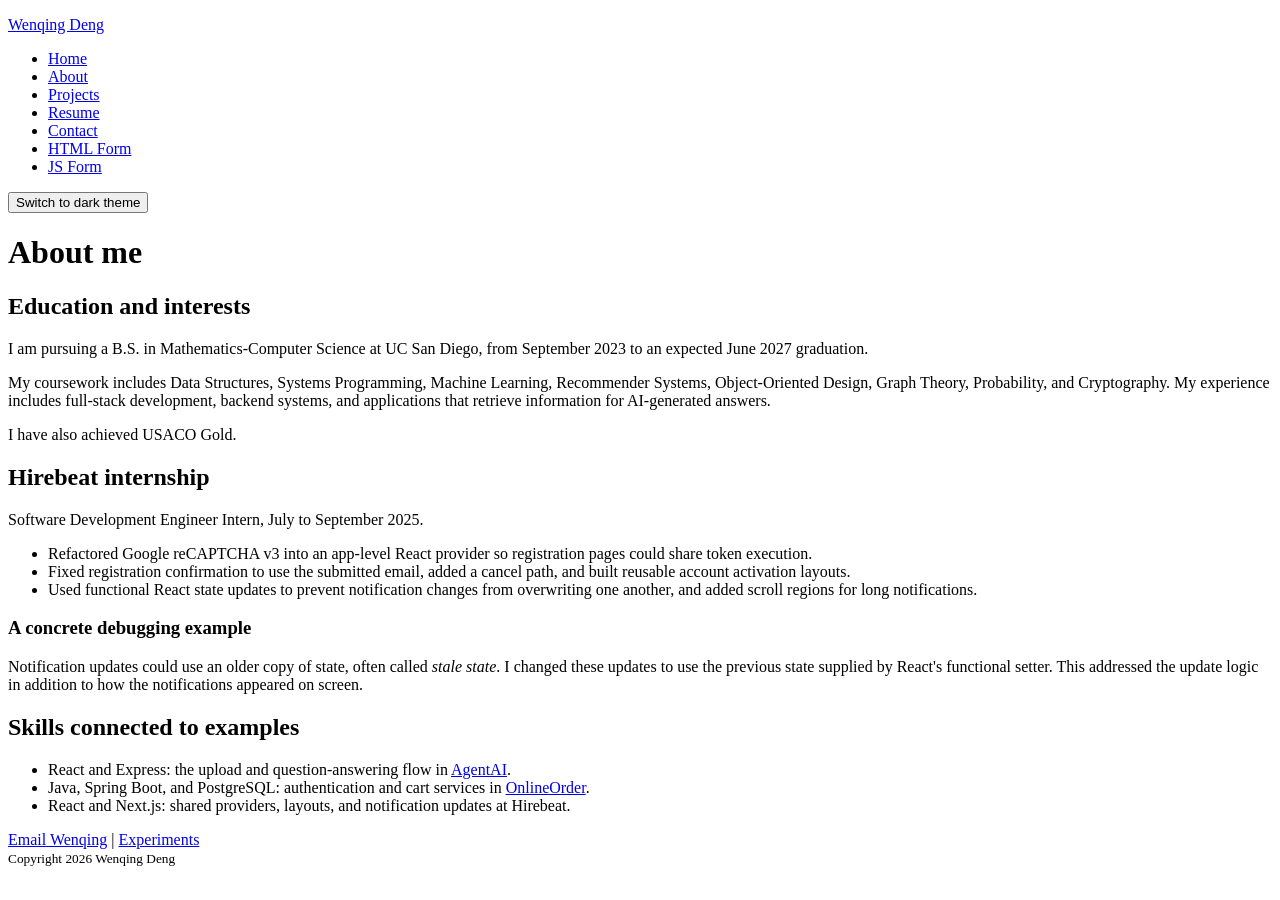
==== about.html @ 463e2ade "Complete HW4 progressive enhancement" ====
<!doctype html>
<html lang="en">
<head>
  <meta charset="utf-8">
  <meta name="viewport" content="width=device-width, initial-scale=1">
  <meta name="description" content="About in Wenqing Deng's software engineering portfolio.">
  <title>About | Wenqing Deng</title>
  <link rel="icon" href="assets/images/favicon.svg" type="image/svg+xml">
  <link rel="stylesheet" href="styles/main.css">
  <script src="theme.js" defer></script>
</head>
<body>
  <header>
    <p><a href="index.html"><span translate="no">Wenqing Deng</span></a></p>
    <nav aria-label="Main navigation">
      <ul>
        <li><a href="index.html">Home</a></li>
        <li><a href="about.html" aria-current="page">About</a></li>
        <li><a href="projects.html">Projects</a></li>
        <li><a href="resume.html">Resume</a></li>
        <li><a href="contact.html">Contact</a></li>
        <li><a href="form-no-js.html">HTML Form</a></li>
        <li><a href="form-with-js.html">JS Form</a></li>
      </ul>
    </nav>
    <div class="theme-controls js-only">
      <button class="theme-toggle" type="button" data-theme-toggle aria-pressed="false">Switch to dark theme</button>
    </div>
  </header>
  <main id="main-content">
<h1>About me</h1>
    <section aria-labelledby="education">
      <h2 id="education">Education and interests</h2>
      <p>I am pursuing a B.S. in Mathematics-Computer Science at UC San Diego, from September 2023 to an expected June 2027 graduation.</p>
      <p>My coursework includes Data Structures, Systems Programming, Machine Learning, Recommender Systems,
      Object-Oriented Design, Graph Theory, Probability, and Cryptography. My experience includes full-stack development,
      backend systems, and applications that retrieve information for AI-generated answers.</p>
      <p>I have also achieved USACO Gold.</p>
    </section>
    <section aria-labelledby="hirebeat">
      <h2 id="hirebeat">Hirebeat internship</h2>
      <p>Software Development Engineer Intern, July to September 2025.</p>
      <ul>
        <li>Refactored Google reCAPTCHA v3 into an app-level React provider so registration pages could share token execution.</li>
        <li>Fixed registration confirmation to use the submitted email, added a cancel path, and built reusable account activation layouts.</li>
        <li>Used functional React state updates to prevent notification changes from overwriting one another, and added scroll regions for long notifications.</li>
      </ul>
      <h3>A concrete debugging example</h3>
      <p>Notification updates could use an older copy of state, often called <i>stale state</i>.
      I changed these updates to use the previous state supplied by React's functional setter.
      This addressed the update logic in addition to how the notifications appeared on screen.</p>
    </section>
    <section aria-labelledby="skills">
      <h2 id="skills">Skills connected to examples</h2>
      <ul>
        <li>React and Express: the upload and question-answering flow in <a href="agentai.html">AgentAI</a>.</li>
        <li>Java, Spring Boot, and PostgreSQL: authentication and cart services in <a href="onlineorder.html">OnlineOrder</a>.</li>
        <li>React and Next.js: shared providers, layouts, and notification updates at Hirebeat.</li>
      </ul>
    </section>
  </main>
  <footer>
    <p><a href="mailto:w2deng@ucsd.edu">Email Wenqing</a> | <a href="experiments.html">Experiments</a><br>
    <small>Copyright 2026 Wenqing Deng</small></p>
  </footer>
</body>
</html>
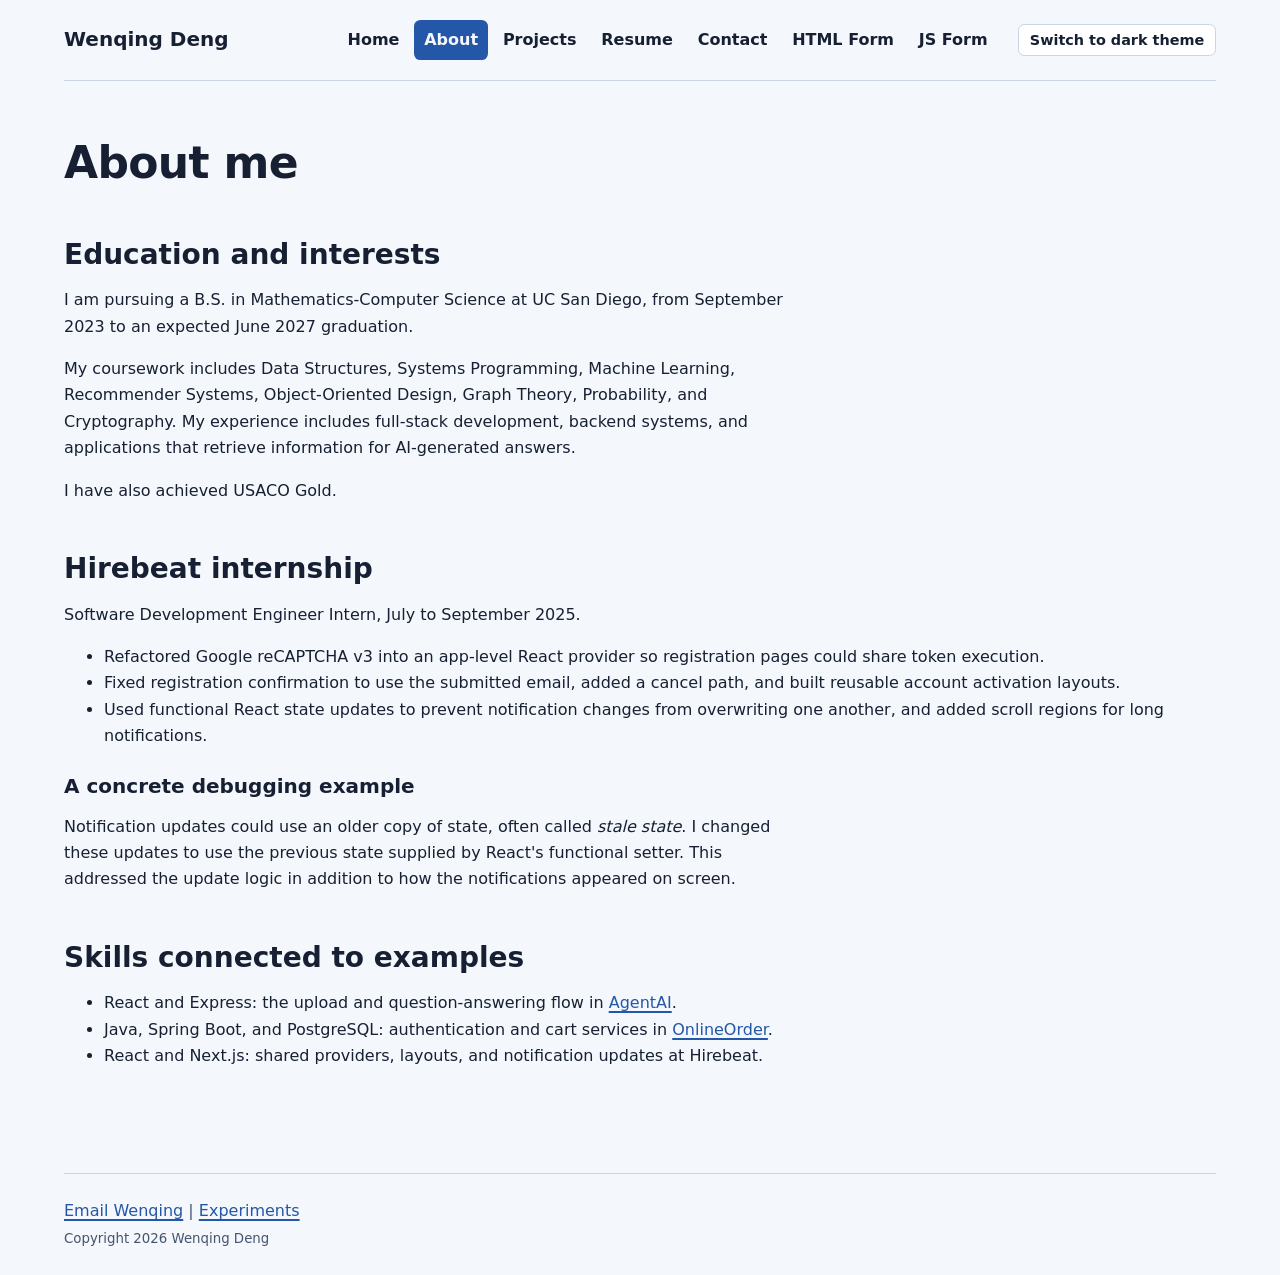
==== commit 6b37fcaf: "Flatten static assets for GitHub Pages" ====
--- a/about.html
+++ b/about.html
@@ -5,8 +5,8 @@
   <meta name="viewport" content="width=device-width, initial-scale=1">
   <meta name="description" content="About in Wenqing Deng's software engineering portfolio.">
   <title>About | Wenqing Deng</title>
-  <link rel="icon" href="assets/images/favicon.svg" type="image/svg+xml">
-  <link rel="stylesheet" href="styles/main.css">
+  <link rel="icon" href="favicon.svg" type="image/svg+xml">
+  <link rel="stylesheet" href="main.css">
   <script src="theme.js" defer></script>
 </head>
 <body>
--- a/main.css
+++ b/main.css
@@ -0,0 +1,561 @@
+/* Shared HW4 portfolio styles. The light theme is the readable no-JavaScript default. */
+
+:root {
+  color-scheme: light;
+  --color-text: #172033;
+  --color-muted: #46556e;
+  --color-intro: #37465f;
+  --color-background: #f4f7fb;
+  --color-surface: #ffffff;
+  --color-surface-muted: #eef3fb;
+  --color-accent: #2457a7;
+  --color-accent-dark: #173d78;
+  --color-nav-hover: #e0e9f8;
+  --color-border: #cbd5e1;
+  --color-input-border: #65758b;
+  --color-focus: #d97706;
+  --color-error: #b42318;
+  --color-error-surface: #fff1f0;
+  --color-valid: #267a3f;
+  --color-warning: #8a4b08;
+  --color-warning-surface: #fff7df;
+  --shadow-card: 0 0.45rem 1.2rem rgb(23 32 51 / 8%);
+  --font-body: Inter, ui-sans-serif, system-ui, -apple-system, BlinkMacSystemFont, "Segoe UI", sans-serif;
+  --content-width: 72rem;
+  --space-section: 3rem;
+}
+
+html[data-theme="dark"] {
+  color-scheme: dark;
+  --color-text: #edf3fc;
+  --color-muted: #becbe0;
+  --color-intro: #d5deed;
+  --color-background: #101827;
+  --color-surface: #192438;
+  --color-surface-muted: #22314a;
+  --color-accent: #8db8ff;
+  --color-accent-dark: #b9d3ff;
+  --color-nav-hover: #273958;
+  --color-border: #52627b;
+  --color-input-border: #8090aa;
+  --color-focus: #ffbd5c;
+  --color-error: #ffaaa2;
+  --color-error-surface: #421f25;
+  --color-valid: #7edb99;
+  --color-warning: #ffd089;
+  --color-warning-surface: #3c301d;
+  --shadow-card: 0 0.45rem 1.2rem rgb(0 0 0 / 28%);
+}
+
+* {
+  box-sizing: border-box;
+}
+
+html {
+  background-color: var(--color-background);
+}
+
+body {
+  min-height: 100vh;
+  margin: 0;
+  background-color: var(--color-background);
+  color: var(--color-text);
+  font-family: var(--font-body);
+  font-size: 1rem;
+  line-height: 1.65;
+}
+
+header,
+main,
+body > footer {
+  width: min(100% - 3rem, var(--content-width));
+  margin-inline: auto;
+}
+
+header {
+  display: flex;
+  align-items: center;
+  gap: 1.25rem;
+  padding-block: 1.25rem;
+  border-bottom: 0.1rem solid var(--color-border);
+}
+
+header > p {
+  flex: 0 0 auto;
+  margin: 0;
+  font-size: 1.25rem;
+  font-weight: 800;
+}
+
+header > p a {
+  color: var(--color-text);
+  text-decoration: none;
+}
+
+nav {
+  min-width: 0;
+  margin-left: auto;
+}
+
+nav > ul {
+  display: flex;
+  flex-wrap: wrap;
+  justify-content: flex-end;
+  gap: 0.25rem;
+  margin: 0;
+  padding: 0;
+  list-style: none;
+}
+
+nav a {
+  display: block;
+  padding: 0.42em 0.65em;
+  border-radius: 0.4rem;
+  color: var(--color-text);
+  font-weight: 650;
+  text-decoration: none;
+}
+
+nav a:hover {
+  background-color: var(--color-nav-hover);
+  color: var(--color-accent-dark);
+}
+
+nav a[aria-current="page"] {
+  background-color: var(--color-accent);
+  color: var(--color-background);
+}
+
+nav a[aria-current="page"]:hover {
+  background-color: var(--color-accent-dark);
+  color: var(--color-background);
+}
+
+.js-only {
+  display: none;
+}
+
+.js-enabled .js-only {
+  display: flex;
+}
+
+.theme-controls {
+  flex: 0 0 auto;
+}
+
+.theme-toggle {
+  min-width: 8.75rem;
+  padding: 0.5em 0.75em;
+  border-color: var(--color-border);
+  background-color: var(--color-surface);
+  color: var(--color-text);
+  font-size: 0.9rem;
+}
+
+.theme-toggle:hover {
+  background-color: var(--color-nav-hover);
+}
+
+main {
+  padding-block: 3.5rem;
+}
+
+h1,
+h2,
+h3 {
+  color: var(--color-text);
+  line-height: 1.2;
+}
+
+h1 {
+  margin: 0 0 1.25rem;
+  font-size: 2.75rem;
+  letter-spacing: -0.04rem;
+}
+
+h2 {
+  margin: 0 0 1rem;
+  font-size: 1.75rem;
+}
+
+h3 {
+  margin: 1.5rem 0 0.6rem;
+  font-size: 1.25rem;
+}
+
+p,
+li,
+dd,
+dt,
+label,
+input,
+textarea,
+button {
+  font-size: 1rem;
+}
+
+p {
+  max-width: 72ch;
+}
+
+h1 + p {
+  max-width: 62ch;
+  color: var(--color-intro);
+  font-size: 1.15rem;
+}
+
+section,
+main > article,
+main > div[role="group"] {
+  margin-block: var(--space-section);
+}
+
+a {
+  color: var(--color-accent);
+  text-decoration-thickness: 0.1rem;
+  text-underline-offset: 0.18rem;
+}
+
+a:hover {
+  color: var(--color-accent-dark);
+  text-decoration-thickness: 0.16rem;
+}
+
+:where(a, button, input, textarea, select, audio, video):focus-visible {
+  outline: 0.2rem solid var(--color-focus);
+  outline-offset: 0.2rem;
+}
+
+section[aria-labelledby="selected-work"] {
+  display: grid;
+  grid-template-columns: repeat(2, minmax(0, 1fr));
+  gap: 1.25rem;
+}
+
+section[aria-labelledby="selected-work"] > h2 {
+  grid-column: 1 / -1;
+}
+
+section[aria-labelledby="selected-work"] > article,
+project-summary,
+main > div[role="group"] {
+  padding: 1.5rem;
+  border: 0.1rem solid var(--color-border);
+  border-radius: 0.65rem;
+  background-color: var(--color-surface);
+  box-shadow: var(--shadow-card);
+}
+
+section[aria-labelledby="selected-work"] article h3,
+main > article h2,
+project-summary h2,
+project-summary h3,
+main > div[role="group"] h2 {
+  margin-top: 0;
+}
+
+project-summary {
+  display: block;
+}
+
+project-summary > dialog {
+  position: static;
+  width: 100%;
+  margin: 0;
+  padding: 1rem;
+  border: 0;
+  background-color: var(--color-surface-muted);
+  color: var(--color-text);
+}
+
+figure {
+  width: fit-content;
+  max-width: 100%;
+  margin: 1.5rem 0;
+  padding: 1rem;
+  border: 0.1rem solid var(--color-border);
+  border-radius: 0.5rem;
+  background-color: var(--color-surface);
+}
+
+figcaption,
+body > footer {
+  color: var(--color-muted);
+}
+
+figcaption {
+  margin-top: 0.65rem;
+  font-size: 0.9rem;
+}
+
+img,
+picture,
+video,
+iframe,
+canvas {
+  display: block;
+  max-width: 100%;
+}
+
+img,
+video {
+  height: auto;
+}
+
+audio {
+  max-width: 100%;
+}
+
+iframe {
+  width: min(100%, 50rem);
+  min-height: 34rem;
+  border: 0.1rem solid var(--color-border);
+  background-color: var(--color-surface);
+}
+
+fieldset {
+  margin: 0;
+  padding: 1.25rem;
+  border: 0.1rem solid var(--color-border);
+  border-radius: 0.5rem;
+}
+
+input,
+textarea {
+  max-width: 100%;
+  padding: 0.7em 0.8em;
+  border: 0.12rem solid var(--color-input-border);
+  border-radius: 0.35rem;
+  background-color: var(--color-surface);
+  color: var(--color-text);
+  font-family: inherit;
+}
+
+textarea {
+  width: min(100%, 36rem);
+}
+
+button {
+  padding: 0.65em 1.1em;
+  border: 0.12rem solid var(--color-accent-dark);
+  border-radius: 0.4rem;
+  background-color: var(--color-accent);
+  color: var(--color-background);
+  font-family: inherit;
+  font-weight: 700;
+}
+
+button:not(:disabled) {
+  cursor: pointer;
+}
+
+/* Contact forms */
+.contact-form {
+  width: min(100%, 48rem);
+  margin-top: 2rem;
+  padding: clamp(1.25rem, 4vw, 2rem);
+  border: 0.1rem solid var(--color-border);
+  border-radius: 0.7rem;
+  background-color: var(--color-surface);
+  box-shadow: var(--shadow-card);
+}
+
+.form-intro {
+  margin-top: 0;
+}
+
+.form-field {
+  display: grid;
+  gap: 0.45rem;
+  margin-block: 1.35rem;
+}
+
+.form-field label {
+  font-weight: 750;
+}
+
+.form-field input,
+.form-field textarea {
+  width: 100%;
+}
+
+.field-instructions {
+  margin: 0;
+  color: var(--color-muted);
+  font-size: 0.92rem;
+}
+
+.required-marker,
+.required-note {
+  font-weight: 700;
+}
+
+.required-marker {
+  color: var(--color-error);
+}
+
+.contact-form :required {
+  border-inline-start-width: 0.32rem;
+}
+
+.contact-form :user-invalid,
+.contact-form .field-invalid {
+  border-color: var(--color-error);
+  box-shadow: 0 0 0 0.12rem var(--color-error);
+}
+
+.contact-form :user-valid:not(:focus),
+.contact-form .field-valid:not(:focus) {
+  border-color: var(--color-valid);
+}
+
+.form-feedback {
+  margin-block: 1.25rem;
+  padding: 1rem;
+  border: 0.1rem solid var(--color-border);
+  border-radius: 0.45rem;
+}
+
+.form-feedback h2 {
+  margin: 0 0 0.65rem;
+  font-size: 1.1rem;
+}
+
+.form-feedback p {
+  margin: 0.35rem 0;
+}
+
+.error-area {
+  border-color: var(--color-error);
+  background-color: var(--color-error-surface);
+}
+
+.field-error {
+  color: var(--color-error);
+  font-weight: 650;
+}
+
+.information-area {
+  background-color: var(--color-surface-muted);
+}
+
+.information-area.warning {
+  border-color: var(--color-warning);
+  background-color: var(--color-warning-surface);
+  color: var(--color-warning);
+  font-weight: 700;
+}
+
+.form-actions {
+  margin: 1.5rem 0 0;
+}
+
+.form-alternative {
+  margin-top: 1.5rem;
+}
+
+[hidden] {
+  display: none !important;
+}
+
+.visually-hidden {
+  position: absolute;
+  width: 1px;
+  height: 1px;
+  padding: 0;
+  margin: -1px;
+  overflow: hidden;
+  clip: rect(0, 0, 0, 0);
+  white-space: nowrap;
+  border: 0;
+}
+
+body > footer {
+  padding-block: 1.5rem;
+  border-top: 0.1rem solid var(--color-border);
+}
+
+body > footer p {
+  margin: 0;
+}
+
+/* Same-document View Transition API animation for theme changes. */
+::view-transition-old(root),
+::view-transition-new(root) {
+  animation-duration: 350ms;
+}
+
+@media (prefers-reduced-motion: reduce) {
+  ::view-transition-old(root),
+  ::view-transition-new(root) {
+    animation-duration: 0.01ms;
+  }
+}
+
+@media (max-width: 56rem) {
+  header {
+    align-items: flex-start;
+    flex-wrap: wrap;
+  }
+
+  nav {
+    order: 3;
+    width: 100%;
+    margin-left: 0;
+  }
+
+  nav > ul {
+    justify-content: flex-start;
+  }
+
+  .theme-controls {
+    margin-left: auto;
+  }
+}
+
+@media (max-width: 40rem) {
+  header,
+  main,
+  body > footer {
+    width: min(100% - 2rem, var(--content-width));
+  }
+
+  header {
+    gap: 0.75rem;
+  }
+
+  nav a {
+    padding: 0.5em 0.65em;
+  }
+
+  main {
+    padding-block: 2.25rem;
+  }
+
+  h1 {
+    font-size: 2.15rem;
+  }
+
+  h2 {
+    font-size: 1.5rem;
+  }
+
+  section[aria-labelledby="selected-work"] {
+    grid-template-columns: 1fr;
+  }
+
+  iframe {
+    min-height: 28rem;
+  }
+}
+
+@media (max-width: 28rem) {
+  .theme-controls {
+    width: 100%;
+    margin-left: 0;
+  }
+
+  .theme-toggle {
+    width: 100%;
+  }
+}
